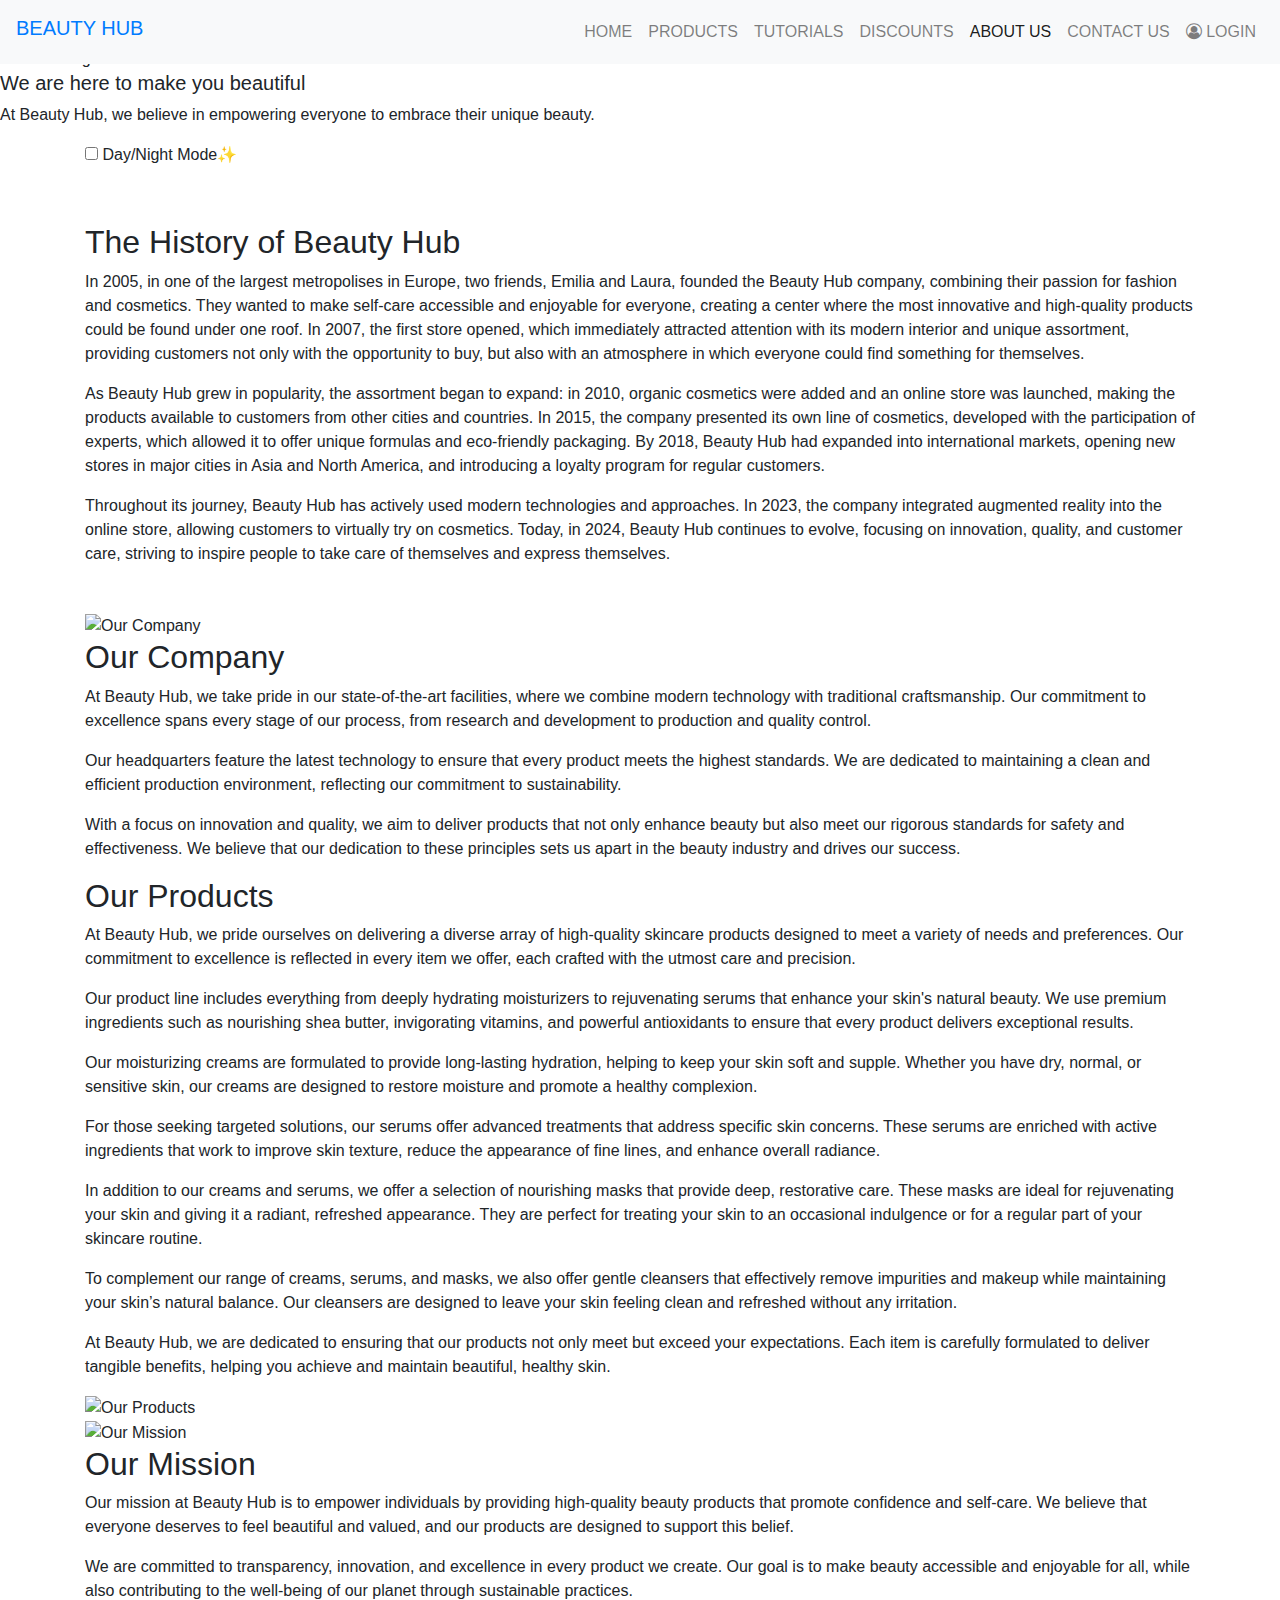
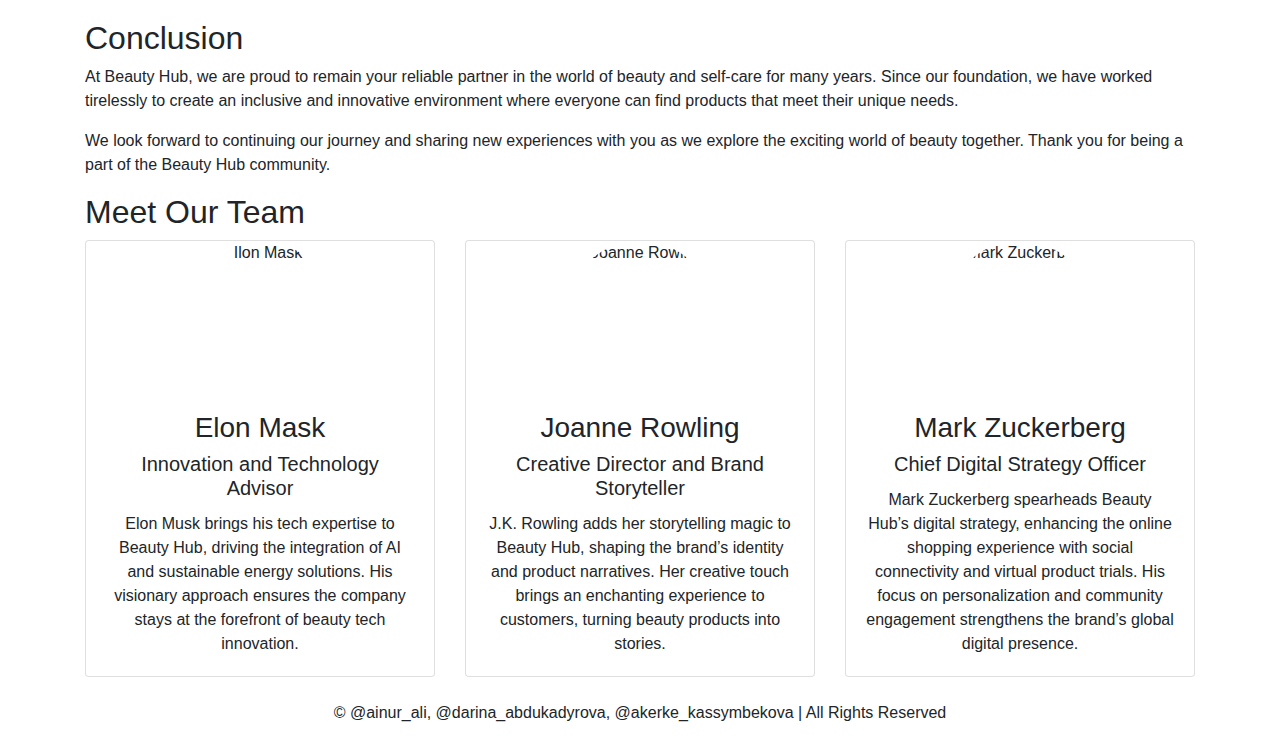
==== about.html @ 3abd03c7 "Add files via upload" ====
<!DOCTYPE html>
<html lang="en">
<head>
    <meta charset="UTF-8">
    <meta name="viewport" content="width=device-width, initial-scale=1.0">
    <link rel="stylesheet" href="https://stackpath.bootstrapcdn.com/bootstrap/4.5.2/css/bootstrap.min.css"  rel="stylesheet">
    <link rel="stylesheet" href="css/about.css">
    <link rel="stylesheet" href="https://stackpath.bootstrapcdn.com/font-awesome/4.7.0/css/font-awesome.min.css">
    <title>About Us - Beauty Hub</title>
</head>

<body>
    <header>
        <nav class="navbar navbar-expand-lg navbar-light bg-light fixed-top">
            <h1 class="navbar-brand"><a href="index.html">BEAUTY HUB</a></h1>
            <button class="navbar-toggler" type="button" data-toggle="collapse" data-target="#navbarNav" aria-controls="navbarNav" aria-expanded="false" aria-label="Toggle navigation">
                <span class="navbar-toggler-icon"></span>
            </button>
            <div class="collapse navbar-collapse" id="navbarNav">
                <ul class="navbar-nav ml-auto">
                    <li class="nav-item"><a class="nav-link" href="index.html">HOME</a></li>
                    <li class="nav-item"><a class="nav-link" href="product.html">PRODUCTS</a></li>
                    <li class="nav-item"><a class="nav-link" href="tutorials.html">TUTORIALS</a></li>
                    <li class="nav-item"><a class="nav-link" href="discounts.html">DISCOUNTS</a></li>
                    <li class="nav-item active"><a class="nav-link" href="about.html">ABOUT US</a></li>
                    <li class="nav-item"><a class="nav-link" href="contact.html">CONTACT US</a></li>
                    <li class="nav-item">
                        <a class="nav-link" id="loginIcon" data-toggle="modal" data-target="#loginModal">
                            <i class="fa fa-user-circle-o"></i> LOGIN
                        </a>
                    </li>
                    <li class="nav-item">
                        <a class="nav-link" id="logoutIcon" style="display: none;" onclick="logout()">
                            <i class="fa fa-sign-out"></i> LOGOUT
                        </a>
                    </li>   
                </ul>
            </div>
        </nav>
    </header>
    <main>

        <section class="hero">
            <h2>About_us</h2>
            <img src="img/about_us.jpg" alt="Hero Image">
            <blockquote class="hero-content">
                <h5>We are here to make you beautiful</h5>
                <p>At Beauty Hub, we believe in empowering everyone to embrace their unique beauty.</p>
            </blockquote>
        </section>

        <div class="container">
            <div class="theme-toggle-container">
                <label class="theme-switch" for="checkbox">
                    <input type="checkbox" id="checkbox" />
                    <div class="slider"></div>
                </label>
                <span class="toggle-text">Day/Night Mode✨</span>
            </div>

            <section class="history my-5">
                <h2>The History of Beauty Hub</h2>
                <section class="history-content">
                    <p>In 2005, in one of the largest metropolises in Europe, two friends, Emilia and Laura, founded the Beauty Hub company, combining their passion for fashion and cosmetics. They wanted to make self-care accessible and enjoyable for everyone, creating a center where the most innovative and high-quality products could be found under one roof. In 2007, the first store opened, which immediately attracted attention with its modern interior and unique assortment, providing customers not only with the opportunity to buy, but also with an atmosphere in which everyone could find something for themselves.</p>

                    <p>As Beauty Hub grew in popularity, the assortment began to expand: in 2010, organic cosmetics were added and an online store was launched, making the products available to customers from other cities and countries. In 2015, the company presented its own line of cosmetics, developed with the participation of experts, which allowed it to offer unique formulas and eco-friendly packaging. By 2018, Beauty Hub had expanded into international markets, opening new stores in major cities in Asia and North America, and introducing a loyalty program for regular customers.</p>

                    <p>Throughout its journey, Beauty Hub has actively used modern technologies and approaches. In 2023, the company integrated augmented reality into the online store, allowing customers to virtually try on cosmetics. Today, in 2024, Beauty Hub continues to evolve, focusing on innovation, quality, and customer care, striving to inspire people to take care of themselves and express themselves.</p>
                </section>
            </section>

            <article class = "section">
                <img src="img/aboutcompany.jpg" alt="Our Company">
                <div class="text-content">
                    <h2>Our Company</h2>
                    <p>At Beauty Hub, we take pride in our state-of-the-art facilities, where we combine modern technology with traditional craftsmanship. Our commitment to excellence spans every stage of our process, from research and development to production and quality control.</p>
                    <p>Our headquarters feature the latest technology to ensure that every product meets the highest standards. We are dedicated to maintaining a clean and efficient production environment, reflecting our commitment to sustainability.</p>
                    <p>With a focus on innovation and quality, we aim to deliver products that not only enhance beauty but also meet our rigorous standards for safety and effectiveness. We believe that our dedication to these principles sets us apart in the beauty industry and drives our success.</p>
                </div>
            </article>

            <article class = "section">
                <div class="text-content">
                    <h2>Our Products</h2>
                    <p>At Beauty Hub, we pride ourselves on delivering a diverse array of high-quality skincare products designed to meet a variety of needs and preferences. Our commitment to excellence is reflected in every item we offer, each crafted with the utmost care and precision.</p>
                    <p>Our product line includes everything from deeply hydrating moisturizers to rejuvenating serums that enhance your skin's natural beauty. We use premium ingredients such as nourishing shea butter, invigorating vitamins, and powerful antioxidants to ensure that every product delivers exceptional results.</p>
                    <p>Our moisturizing creams are formulated to provide long-lasting hydration, helping to keep your skin soft and supple. Whether you have dry, normal, or sensitive skin, our creams are designed to restore moisture and promote a healthy complexion.</p>
                    <p>For those seeking targeted solutions, our serums offer advanced treatments that address specific skin concerns. These serums are enriched with active ingredients that work to improve skin texture, reduce the appearance of fine lines, and enhance overall radiance.</p>
                    <p>In addition to our creams and serums, we offer a selection of nourishing masks that provide deep, restorative care. These masks are ideal for rejuvenating your skin and giving it a radiant, refreshed appearance. They are perfect for treating your skin to an occasional indulgence or for a regular part of your skincare routine.</p>
                    <p>To complement our range of creams, serums, and masks, we also offer gentle cleansers that effectively remove impurities and makeup while maintaining your skin’s natural balance. Our cleansers are designed to leave your skin feeling clean and refreshed without any irritation.</p>
                    <p>At Beauty Hub, we are dedicated to ensuring that our products not only meet but exceed your expectations. Each item is carefully formulated to deliver tangible benefits, helping you achieve and maintain beautiful, healthy skin.</p>
                </div>
                <img src="img/aboutproduct.jpg" alt="Our Products">
            </article>

            <article class = "section">
                <img src="img/aboutmisson.jpg" alt="Our Mission">
                <div class="text-content">
                    <h2>Our Mission</h2>
                    <p>Our mission at Beauty Hub is to empower individuals by providing high-quality beauty products that promote confidence and self-care. We believe that everyone deserves to feel beautiful and valued, and our products are designed to support this belief.</p>
                    <p>We are committed to transparency, innovation, and excellence in every product we create. Our goal is to make beauty accessible and enjoyable for all, while also contributing to the well-being of our planet through sustainable practices.</p>
                </div>
            </article>

            <section class="conclusion">
                <h2 class = "conclusion-head">Conclusion</h2>
                <section class="conclusion-content">
                    <p>At Beauty Hub, we are proud to remain your reliable partner in the world of beauty and self-care for many years. Since our foundation, we have worked tirelessly to create an inclusive and innovative environment where everyone can find products that meet their unique needs.</p>
                    <p>We look forward to continuing our journey and sharing new experiences with you as we explore the exciting world of beauty together. Thank you for being a part of the Beauty Hub community.</p>
                </section>
            </section>

            <aside id="meet-our-team">
                <h2>Meet Our Team</h2>
                <div class="row text-center">
                    <div class="col-md-4">
                        <div class="card mb-4">
                            <img src="img/newProfile_1.jpg" alt="Ilon Mask" class="card-img-top rounded-circle mx-auto" style="width: 150px; height: 150px; object-fit: cover;">
                            <div class="card-body">
                                <h3>Elon Mask</h3>
                                <h5 class="card-title">Innovation and Technology Advisor</h5>
                                <p class="card-text">Elon Musk brings his tech expertise to Beauty Hub, driving the integration of AI and sustainable energy solutions. His visionary approach ensures the company stays at the forefront of beauty tech innovation.</p>
                            </div>
                        </div>
                    </div>
                    <div class="col-md-4">
                        <div class="card mb-4">
                            <img src="img/newProfile_2.jpg" alt="Joanne Rowling" class="card-img-top rounded-circle mx-auto" style="width: 150px; height: 150px; object-fit: cover;">
                            <div class="card-body">
                                <h3>Joanne Rowling</h3>
                                <h5 class="card-title">Creative Director and Brand Storyteller</h5>
                                <p class="card-text">J.K. Rowling adds her storytelling magic to Beauty Hub, shaping the brand’s identity and product narratives. Her creative touch brings an enchanting experience to customers, turning beauty products into stories.</p>
                            </div>
                        </div>
                    </div>
                    <div class="col-md-4">
                        <div class="card mb-4">
                            <img src="img/newProfile_3.jpg" alt="Mark Zuckerberg" class="card-img-top rounded-circle mx-auto" style="width: 150px; height: 150px; object-fit: cover;">
                            <div class="card-body">
                                <h3>Mark Zuckerberg</h3>
                                <h5 class="card-title">Chief Digital Strategy Officer</h5>
                                <p class="card-text">Mark Zuckerberg spearheads Beauty Hub’s digital strategy, enhancing the online shopping experience with social connectivity and virtual product trials. His focus on personalization and community engagement strengthens the brand’s global digital presence.</p>
                            </div>
                        </div>
                    </div>
                </div>
            </aside>
            
        </div>
    </main>

    <div class="modal fade" id="loginModal" tabindex="-1" role="dialog" aria-labelledby="loginModalLabel" aria-hidden="true">
        <div class="modal-dialog" role="document">
            <div class="modal-content">
                <div class="modal-header">
                    <h5 class="modal-title" id="loginModalLabel">Log in 💅</h5>
                    <button type="button" class="close" data-dismiss="modal" aria-label="Close">
                        <span aria-hidden="true">&times;</span>
                    </button>
                </div>
                <div class="modal-body">
                    <p>Please enter your credentials to log in:</p>
                    <form id="loginForm">
                        <div class="form-group">
                            <label for="username">Username:</label>
                            <input type="text" id="username" class="form-control" required>
                        </div>
                        <div class="form-group">
                            <label for="password">Password:</label>
                            <input type="password" id="password" class="form-control" required>
                        </div>
                        <div class="form-group form-check">
                            <input type="checkbox" class="form-check-input" id="rememberMe">
                            <label class="form-check-label" for="rememberMe">Remember Me</label>
                        </div>
                        <button type="submit" class="btn btn-primary">Login</button>
                    </form>
                </div>
            </div>
        </div>
    </div>
    

    <footer class="text-center">
        <p>&copy; @ainur_ali, @darina_abdukadyrova, @akerke_kassymbekova | All Rights Reserved</p>
    </footer>

    <script src="js/about.js"></script>
    <script src="https://code.jquery.com/jquery-3.5.1.slim.min.js"></script>
    <script src="https://cdn.jsdelivr.net/npm/@popperjs/core@2.9.3/dist/umd/popper.min.js"></script>
    <script src="https://cdn.jsdelivr.net/npm/@popperjs/core@2.9.2/dist/umd/popper.min.js"></script>
    <script src="https://stackpath.bootstrapcdn.com/bootstrap/4.5.2/js/bootstrap.min.js"></script>
</body>
</html>
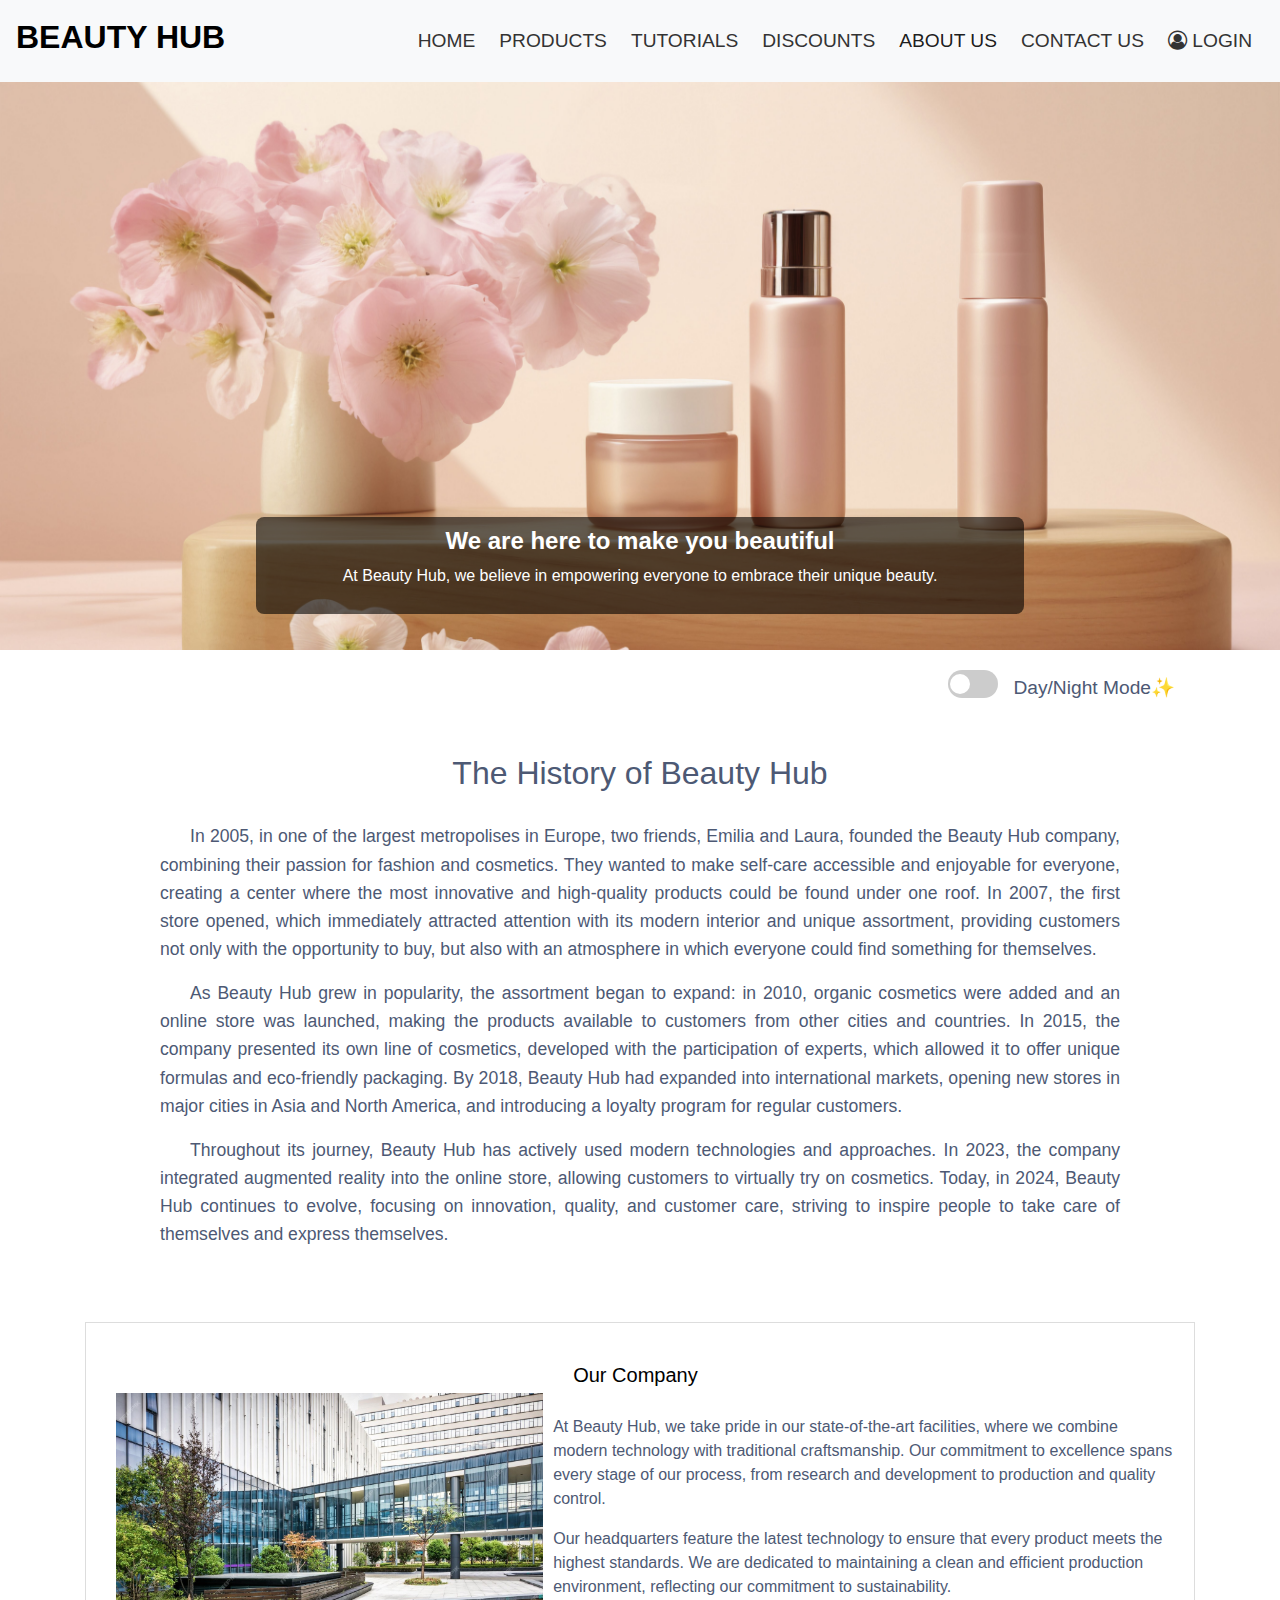
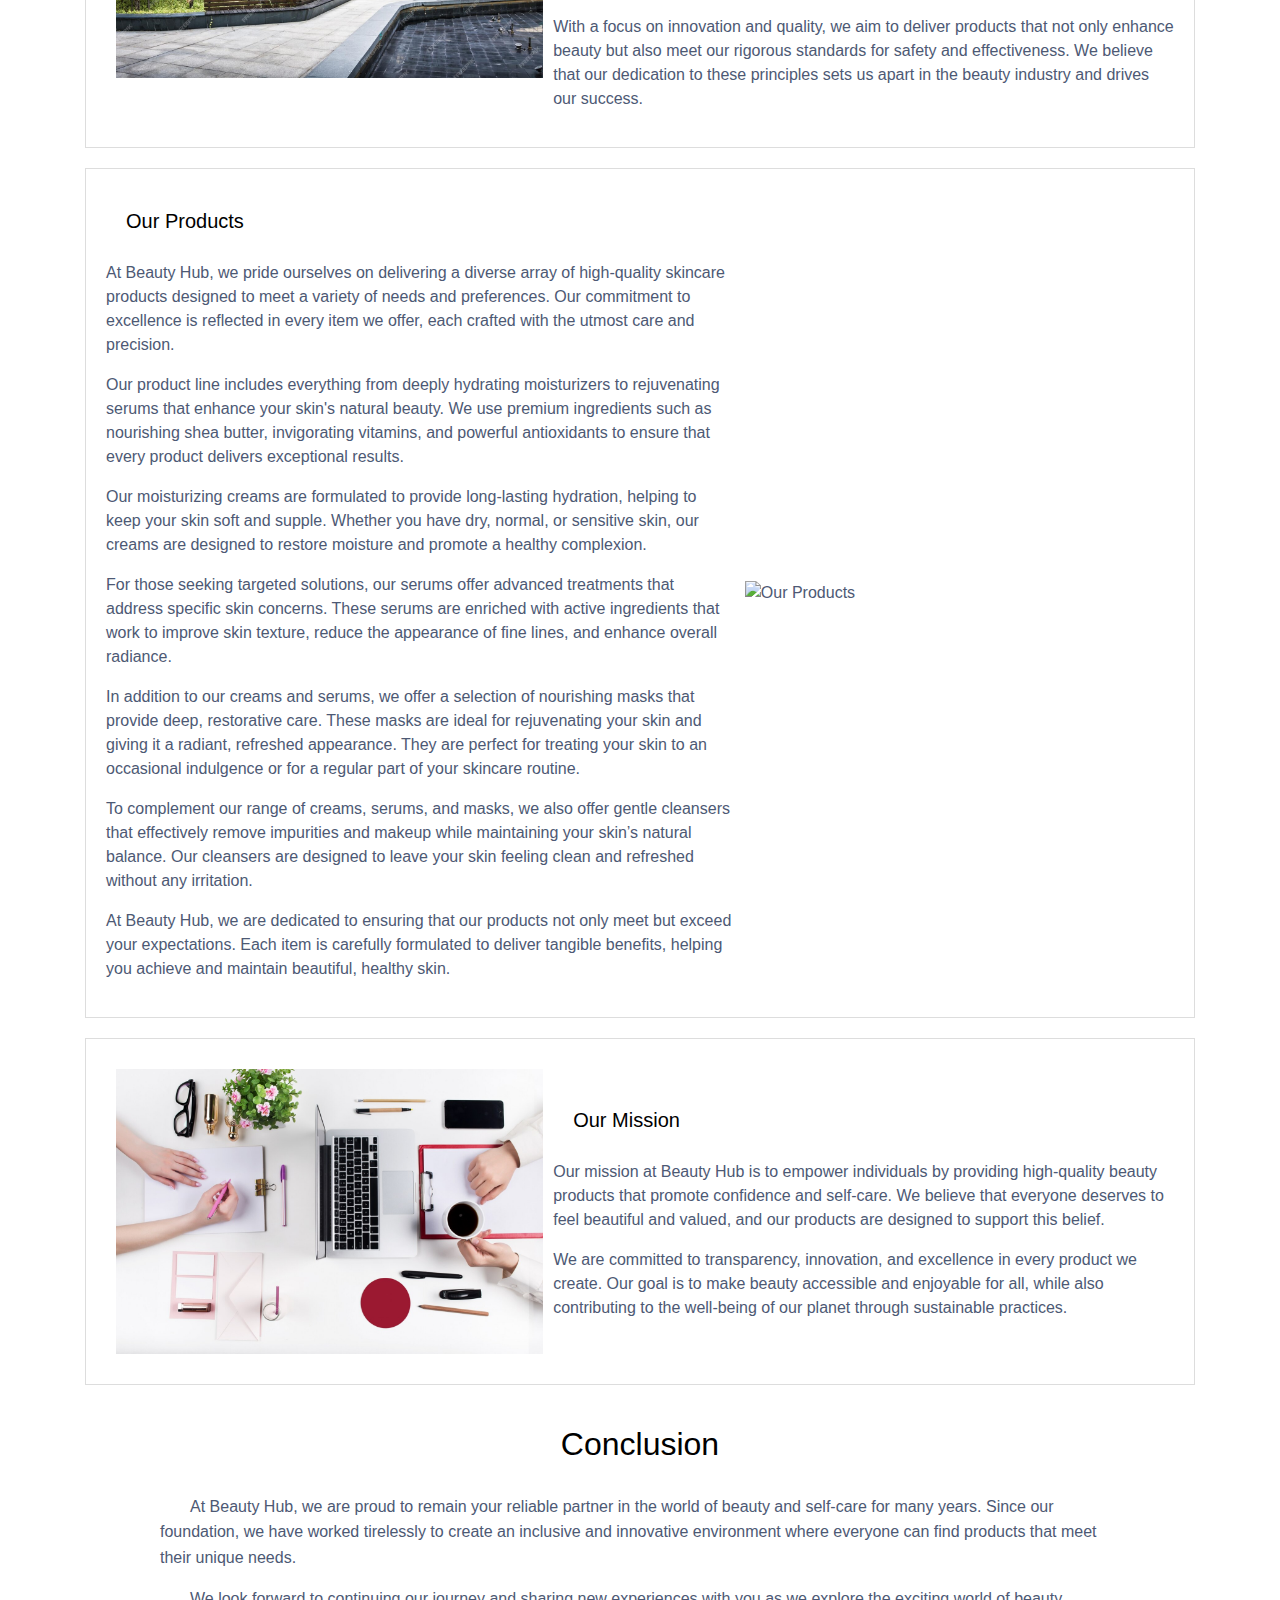
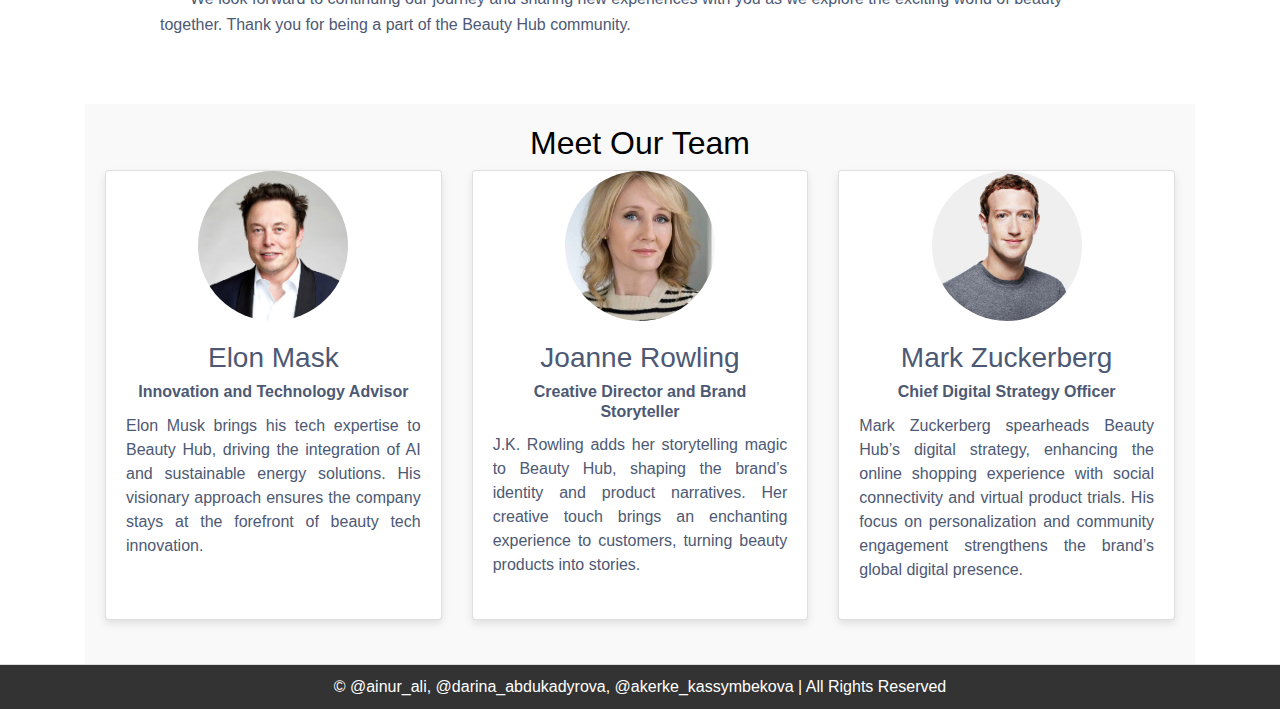
==== commit dee8ada2: "about.html" ====
--- a/about.html
+++ b/about.html
@@ -4,7 +4,7 @@
     <meta charset="UTF-8">
     <meta name="viewport" content="width=device-width, initial-scale=1.0">
     <link rel="stylesheet" href="https://stackpath.bootstrapcdn.com/bootstrap/4.5.2/css/bootstrap.min.css"  rel="stylesheet">
-    <link rel="stylesheet" href="css/about.css">
+    <link rel="stylesheet" href="about.css">
     <link rel="stylesheet" href="https://stackpath.bootstrapcdn.com/font-awesome/4.7.0/css/font-awesome.min.css">
     <title>About Us - Beauty Hub</title>
 </head>
@@ -42,7 +42,7 @@
 
         <section class="hero">
             <h2>About_us</h2>
-            <img src="img/about_us.jpg" alt="Hero Image">
+            <img src="about_us.jpg" alt="Hero Image">
             <blockquote class="hero-content">
                 <h5>We are here to make you beautiful</h5>
                 <p>At Beauty Hub, we believe in empowering everyone to embrace their unique beauty.</p>
@@ -70,7 +70,7 @@
             </section>
 
             <article class = "section">
-                <img src="img/aboutcompany.jpg" alt="Our Company">
+                <img src="aboutcompany.jpg" alt="Our Company">
                 <div class="text-content">
                     <h2>Our Company</h2>
                     <p>At Beauty Hub, we take pride in our state-of-the-art facilities, where we combine modern technology with traditional craftsmanship. Our commitment to excellence spans every stage of our process, from research and development to production and quality control.</p>
@@ -90,11 +90,11 @@
                     <p>To complement our range of creams, serums, and masks, we also offer gentle cleansers that effectively remove impurities and makeup while maintaining your skin’s natural balance. Our cleansers are designed to leave your skin feeling clean and refreshed without any irritation.</p>
                     <p>At Beauty Hub, we are dedicated to ensuring that our products not only meet but exceed your expectations. Each item is carefully formulated to deliver tangible benefits, helping you achieve and maintain beautiful, healthy skin.</p>
                 </div>
-                <img src="img/aboutproduct.jpg" alt="Our Products">
+                <img src="aboutproduct.jpg" alt="Our Products">
             </article>
 
             <article class = "section">
-                <img src="img/aboutmisson.jpg" alt="Our Mission">
+                <img src="aboutmisson.jpg" alt="Our Mission">
                 <div class="text-content">
                     <h2>Our Mission</h2>
                     <p>Our mission at Beauty Hub is to empower individuals by providing high-quality beauty products that promote confidence and self-care. We believe that everyone deserves to feel beautiful and valued, and our products are designed to support this belief.</p>
@@ -115,7 +115,7 @@
                 <div class="row text-center">
                     <div class="col-md-4">
                         <div class="card mb-4">
-                            <img src="img/newProfile_1.jpg" alt="Ilon Mask" class="card-img-top rounded-circle mx-auto" style="width: 150px; height: 150px; object-fit: cover;">
+                            <img src="newProfile_1.jpg" alt="Ilon Mask" class="card-img-top rounded-circle mx-auto" style="width: 150px; height: 150px; object-fit: cover;">
                             <div class="card-body">
                                 <h3>Elon Mask</h3>
                                 <h5 class="card-title">Innovation and Technology Advisor</h5>
@@ -125,7 +125,7 @@
                     </div>
                     <div class="col-md-4">
                         <div class="card mb-4">
-                            <img src="img/newProfile_2.jpg" alt="Joanne Rowling" class="card-img-top rounded-circle mx-auto" style="width: 150px; height: 150px; object-fit: cover;">
+                            <img src="newProfile_2.jpg" alt="Joanne Rowling" class="card-img-top rounded-circle mx-auto" style="width: 150px; height: 150px; object-fit: cover;">
                             <div class="card-body">
                                 <h3>Joanne Rowling</h3>
                                 <h5 class="card-title">Creative Director and Brand Storyteller</h5>
@@ -135,7 +135,7 @@
                     </div>
                     <div class="col-md-4">
                         <div class="card mb-4">
-                            <img src="img/newProfile_3.jpg" alt="Mark Zuckerberg" class="card-img-top rounded-circle mx-auto" style="width: 150px; height: 150px; object-fit: cover;">
+                            <img src="newProfile_3.jpg" alt="Mark Zuckerberg" class="card-img-top rounded-circle mx-auto" style="width: 150px; height: 150px; object-fit: cover;">
                             <div class="card-body">
                                 <h3>Mark Zuckerberg</h3>
                                 <h5 class="card-title">Chief Digital Strategy Officer</h5>
@@ -185,10 +185,10 @@
         <p>&copy; @ainur_ali, @darina_abdukadyrova, @akerke_kassymbekova | All Rights Reserved</p>
     </footer>
 
-    <script src="js/about.js"></script>
+    <script src="about.js"></script>
     <script src="https://code.jquery.com/jquery-3.5.1.slim.min.js"></script>
     <script src="https://cdn.jsdelivr.net/npm/@popperjs/core@2.9.3/dist/umd/popper.min.js"></script>
     <script src="https://cdn.jsdelivr.net/npm/@popperjs/core@2.9.2/dist/umd/popper.min.js"></script>
     <script src="https://stackpath.bootstrapcdn.com/bootstrap/4.5.2/js/bootstrap.min.js"></script>
 </body>
-</html>+</html>
--- a/about.css
+++ b/about.css
@@ -0,0 +1,432 @@
+*{
+    margin: 0;
+    padding: 0;
+    box-sizing: border-box;
+    text-decoration: none;
+    border: none;
+    outline: none;
+}
+
+*::before,
+*::after {
+    box-sizing: border-box;
+}
+
+html, body {
+    height: 100%;
+    margin: 0;
+    padding: 0;
+}
+
+@import url('https://fonts.googleapis.com/css?family=Hind:300,400&display=swap');
+
+body {
+    font-family: 'Hind', sans-serif;
+    background: #fff;
+    color: #4d5974;
+    display: flex;
+    flex-direction: column;
+    min-width: 100vh;
+}
+header {
+    min-height: 30px;
+    width: 100%;
+    background-color: white;
+    position: fixed;
+    z-index: 100;
+    box-shadow: 0 4px 8px rgba(0, 0, 0, 0.1);
+}
+
+nav {
+    display: flex;
+    padding: 2% 6%;
+    justify-content: space-between;
+    align-items: center;
+}
+
+h1 a {
+    font-size: 2rem;
+    color: black;
+    font-weight: bold;
+}
+
+.navbar-brand a {
+    color: black;
+    text-decoration: none;
+}
+
+.navbar-nav .nav-item .nav-link {
+    font-size: 1.2rem;
+    color: #333;
+    padding: 8px 12px;
+    transition: color 0.3s ease;
+}
+
+#loginModal {
+    font-family: 'Poppins', sans-serif;
+}
+
+#loginModal .modal-content {
+    border-radius: 12px;
+    box-shadow: 0 8px 30px rgba(0, 0, 0, 0.3);
+    transition: transform 0.3s ease;
+}
+
+#loginModal .modal-header {
+    background-color: #ff6f91;
+    color: white;
+    border-top-left-radius: 12px;
+    border-top-right-radius: 12px;
+    text-align: center;
+    padding: 15px;
+}
+
+#loginModal .modal-title {
+    font-family: 'Poppins', sans-serif;
+    font-weight: 700;
+    font-size: 28px;
+    color: #ffffff;
+    margin: 0;
+    text-transform: uppercase;
+    display: inline-block;
+}
+
+#loginModal .modal-body {
+    background-color: #fff;
+    padding: 30px;
+    transition: background-color 0.3s ease;
+    border-radius: 0 0 12px 12px;
+}
+
+#loginModal .modal-body p {
+    margin-bottom: 20px;
+    font-size: 16px;
+    color: #333;
+}
+
+#loginModal .form-control {
+    border-radius: 6px;
+    border: 1px solid #ddd;
+    padding: 12px;
+    transition: border-color 0.3s ease;
+    background-color: #f9f9f9;
+}
+
+#loginModal .form-control:focus {
+    border-color: #ff6f91;
+    box-shadow: 0 0 5px rgba(255, 111, 145, 0.5);
+}
+
+#loginModal .form-check-label {
+    color: #555;
+}
+
+#loginModal .btn {
+    background-color: #ff6f91;
+    color: white;
+    border-radius: 6px;
+    padding: 12px 20px;
+    border: none;
+    transition: background-color 0.3s ease, transform 0.2s ease;
+    font-weight: 500;
+}
+
+#loginModal .btn:hover {
+    background-color: #ff1493;
+    cursor: pointer;
+    transform: translateY(-2px);
+}
+
+#loginModal .close {
+    color: white;
+    font-size: 1.5rem;
+}
+
+#loginModal .close:hover {
+    color: #ff1493;
+}
+
+.hero {
+    margin-top: 20px;
+    position: relative;
+    height: 630px;
+    overflow: hidden;
+}
+
+.hero img {
+    width: 100%;
+    height: 100%;
+    object-fit: cover;
+}
+
+.hero-content {
+    position: absolute;
+    bottom: 20px;
+    left: 20%;
+    width: 60%;
+    text-align: center;
+    border-radius: 8px;
+    color: white;
+    background: rgba(0, 0, 0, 0.6);
+    padding: 10px;
+}
+
+.hero-content h5 {
+    font-size: 1.5rem;
+    font-weight: bold;
+}
+
+.hero-content p {
+    font-size: 1rem;
+}
+
+
+@media(max-width: 700px) {
+    .hero-content p {
+        font-size: 20px;
+    }
+    
+    .hero-content img {
+        height: 400px;
+    }
+
+    .navbar-nav .nav-item .nav-link {
+        font-size: 1rem;
+    }
+}
+
+/* Theme switch styles */
+.theme-toggle-container {
+    display: flex;
+    justify-content: flex-end;
+    margin: 20px;
+    align-items: center;
+    text-align: right;
+}
+
+.theme-switch {
+    position: relative;
+    display: inline-block;
+    width: 50px;
+    height: 28px;
+}
+
+.theme-switch input {
+    display: none;
+}
+
+.slider {
+    position: absolute;
+    cursor: pointer;
+    top: 0;
+    left: 0;
+    right: 0;
+    bottom: 0;
+    background-color: #ccc;
+    transition: 0.4s;
+    border-radius: 34px;
+}
+
+.slider:before {
+    position: absolute;
+    content: "";
+    height: 20px;
+    width: 20px;
+    left: 2px;
+    bottom: 4px;
+    background-color: white;
+    transition: 0.4s;
+    border-radius: 50%;
+}
+
+input:checked + .slider {
+    background-color: #2196F3;
+}
+
+input:checked + .slider:before {
+    transform: translateX(26px);
+}
+
+.toggle-text {
+    margin-left: 15px;
+    font-size: 1.2rem;
+}
+
+/* Night Theme Styles */
+body.night-theme {
+    background-color: #031f3b;
+    color: #ECF0F1;
+}
+
+body.night-theme p {
+    color: #BDC3C7;
+}
+
+body.night-theme .section{
+    background-color: #07335f;
+    color: #ECF0F1;
+}
+
+body.night-theme .section h2 {
+    color: #ECF0F1;
+}
+
+body.night-theme .conclusion h2, body.night-theme #meet-our-team h2 {
+    color: #ECF0F1 !important;
+}
+
+body.night-theme #meet-our-team{
+    background-color: #031f3b;
+    color: #e0e0e0;
+}
+
+body.night-theme #meet-our-team .card{
+    background-color: #08667be6;
+    color: #e0e0e0;
+    border: 1px solid rgb(222, 219, 219);
+}
+
+.card.night-theme:hover {
+    transform: scale(1.05);
+    box-shadow: 0 4px 12px rgba(0, 0, 0, 0.5);
+}
+
+.history {
+    margin: 80px 0;
+
+}
+
+.history h2 {
+    font-size: 2rem;
+    margin-bottom: 20px;
+    text-align: center;
+}
+
+.history-content {
+    margin: 20px auto;
+    padding: 10px 20px;
+    text-align: left;
+    line-height: 1.6;
+    max-width: 1000px;
+    text-indent: 30px;
+}
+
+.history-content p {
+    font-size: 1.1rem;
+    line-height: 1.6;
+    text-align: justify;
+}
+
+article {
+    margin: 20px auto;
+    max-width: 1200px;
+    background-color: #fff;
+    padding: 20px;
+    border: 1px solid #ddd;
+    display: flex;
+    align-items: center;
+    text-align: left;
+}
+
+article img {
+    width: 40%;
+    height: auto;
+    margin: 10px;
+}
+
+article h2 {
+    padding: 20px;
+    font-size: 20px;
+    color: black;
+}
+
+.text-content {
+    width: 60%;
+}
+
+.conclusion {
+    padding: 20px 0;
+    text-align: center;
+}
+
+.conclusion-content {
+    margin: 20px auto;
+    padding: 10px 20px;
+    text-align: left;
+    line-height: 1.6;
+    max-width: 1000px;
+    text-indent: 30px;
+}
+
+#meet-our-team {
+    padding: 20px;
+    background-color: #f9f9f9;
+    text-align: center;
+    object-fit: cover;
+}
+
+#meet-our-team .card {
+    width: 100%;
+    height: 450px;
+    overflow: auto;
+    display: flex;
+    flex-direction: column;
+}
+
+.conclusion h2, #meet-our-team h2 {
+    color: black;
+}
+
+
+.card {
+    box-shadow: 0 4px 8px rgba(0, 0, 0, 0.1);
+    transition: transform 0.3s ease;
+}
+
+.card:hover {
+    transform: scale(1.05);
+}
+
+#meet-our-team h2 {
+    font-size: 2rem;
+}
+
+.card-title {
+    font-size: 1rem;
+    font-weight: bold;
+    text-align: center;
+}
+
+.card-text {
+    font-size: 1rem;
+    text-align: justify;
+}
+
+@media (max-width: 700px) {
+    .card-title {
+        font-size: 1.2rem;
+    }
+
+    .card-text {
+        font-size: 0.9rem;
+    }
+}
+
+
+footer {
+    background-color: #333;
+    color: #fff;
+    text-align: center;
+    padding: 10px;
+    border-top: 1px solid #ddd;
+}
+
+footer p {
+    margin: 0;
+}
+
+
+
+
+
+
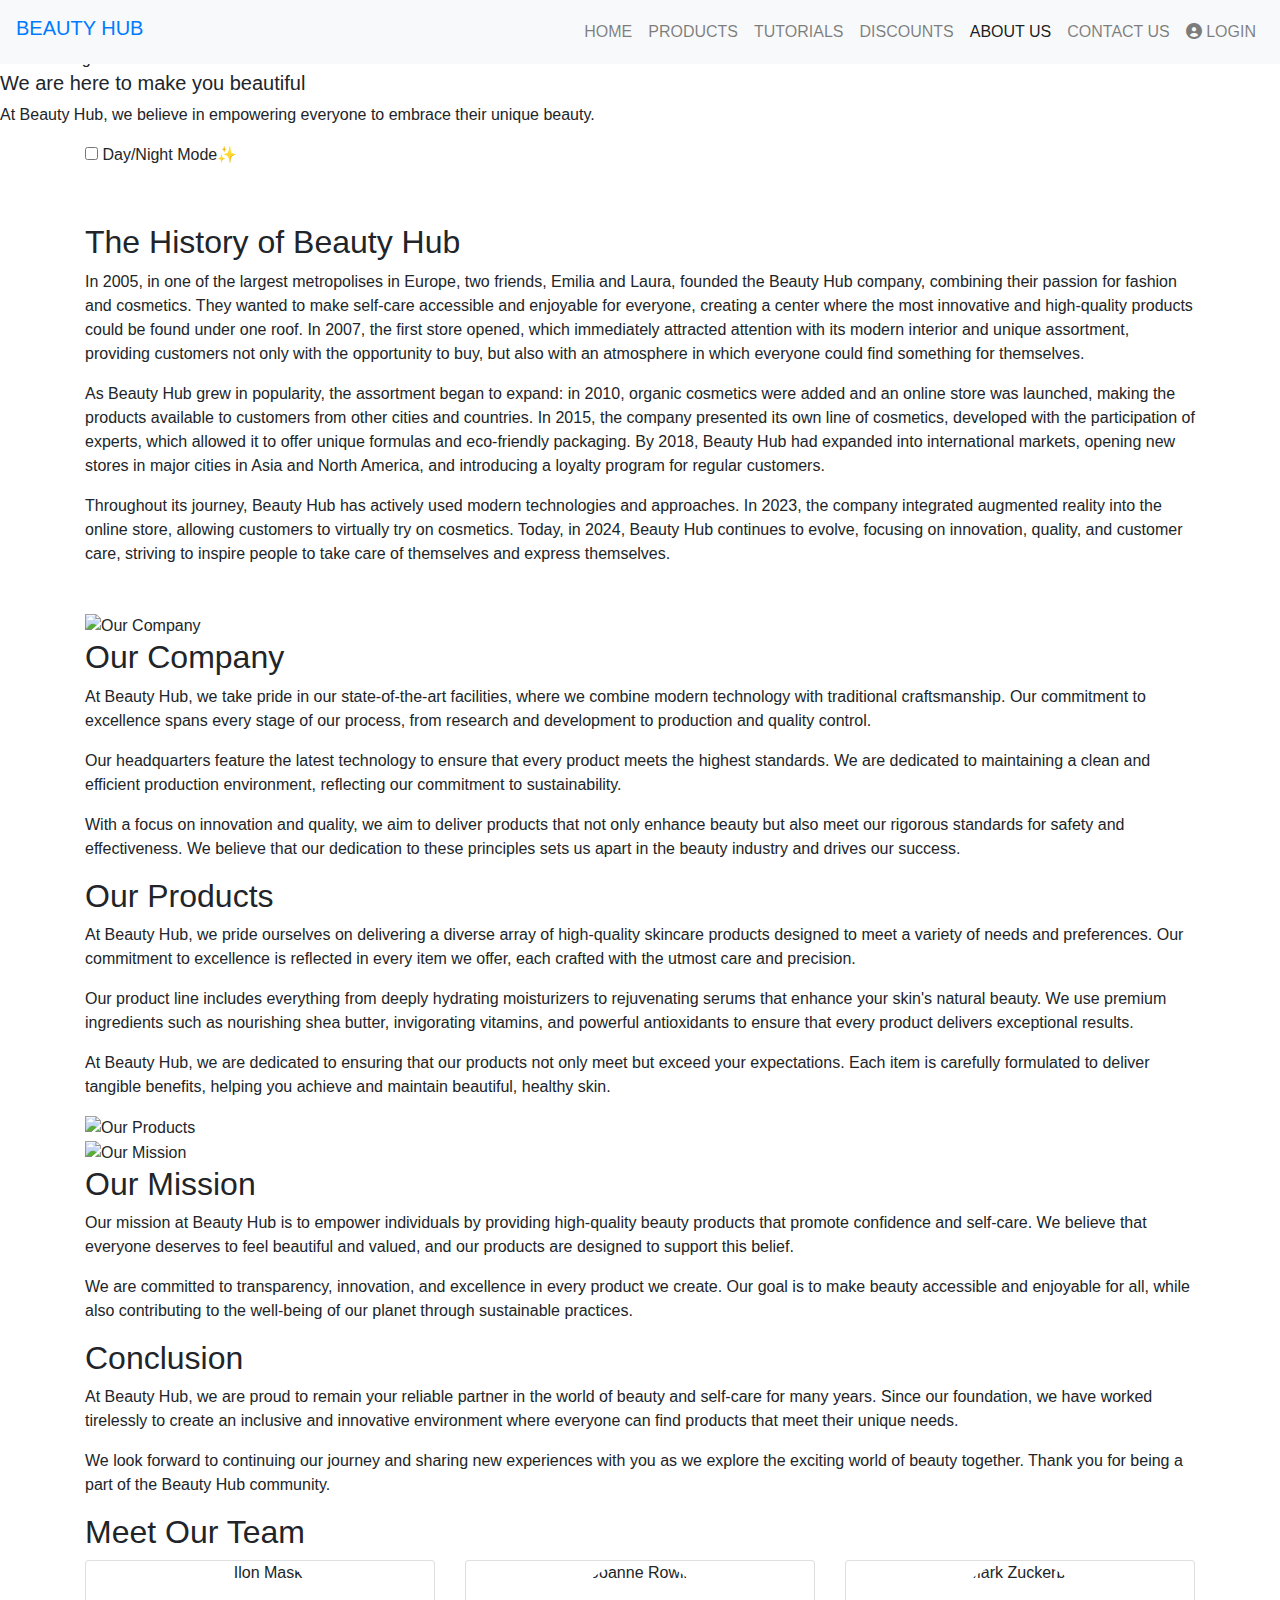
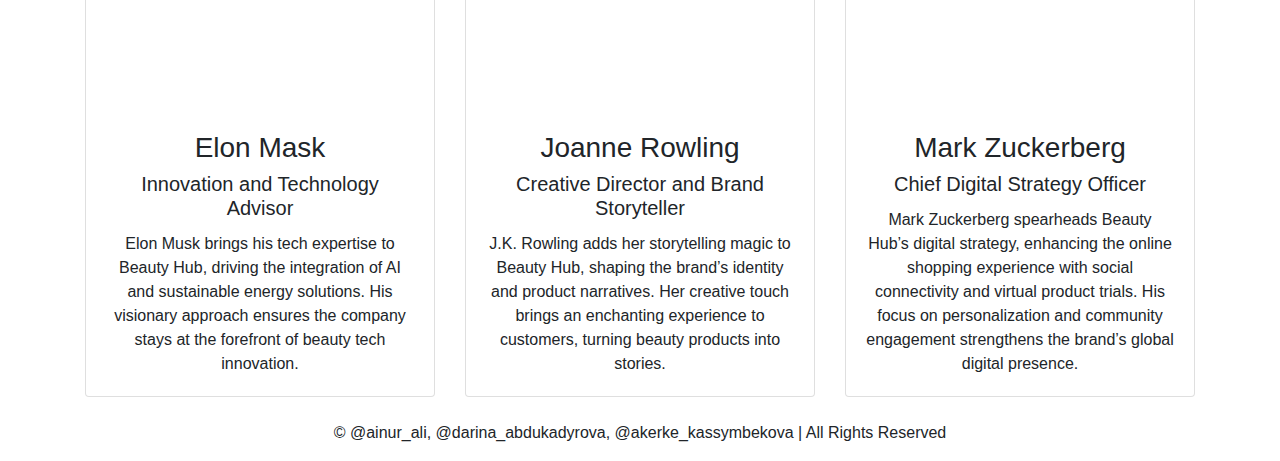
==== commit 30165294: "Update about.html" ====
--- a/about.html
+++ b/about.html
@@ -3,15 +3,16 @@
 <head>
     <meta charset="UTF-8">
     <meta name="viewport" content="width=device-width, initial-scale=1.0">
-    <link rel="stylesheet" href="https://stackpath.bootstrapcdn.com/bootstrap/4.5.2/css/bootstrap.min.css"  rel="stylesheet">
-    <link rel="stylesheet" href="about.css">
+    <link rel="stylesheet" href="https://stackpath.bootstrapcdn.com/bootstrap/4.5.2/css/bootstrap.min.css" rel="stylesheet">
+    <link rel="stylesheet" href="css/about.css">
     <link rel="stylesheet" href="https://stackpath.bootstrapcdn.com/font-awesome/4.7.0/css/font-awesome.min.css">
+    <link rel="stylesheet" href="https://cdnjs.cloudflare.com/ajax/libs/font-awesome/6.0.0-beta3/css/all.min.css">
     <title>About Us - Beauty Hub</title>
 </head>
 
 <body>
     <header>
-        <nav class="navbar navbar-expand-lg navbar-light bg-light fixed-top">
+        <nav class="navbar navbar-expand-xl navbar-light bg-light fixed-top">
             <h1 class="navbar-brand"><a href="index.html">BEAUTY HUB</a></h1>
             <button class="navbar-toggler" type="button" data-toggle="collapse" data-target="#navbarNav" aria-controls="navbarNav" aria-expanded="false" aria-label="Toggle navigation">
                 <span class="navbar-toggler-icon"></span>
@@ -33,7 +34,7 @@
                         <a class="nav-link" id="logoutIcon" style="display: none;" onclick="logout()">
                             <i class="fa fa-sign-out"></i> LOGOUT
                         </a>
-                    </li>   
+                    </li>
                 </ul>
             </div>
         </nav>
@@ -42,7 +43,7 @@
 
         <section class="hero">
             <h2>About_us</h2>
-            <img src="about_us.jpg" alt="Hero Image">
+            <img src="img/about_us.jpg" alt="Hero Image">
             <blockquote class="hero-content">
                 <h5>We are here to make you beautiful</h5>
                 <p>At Beauty Hub, we believe in empowering everyone to embrace their unique beauty.</p>
@@ -70,7 +71,9 @@
             </section>
 
             <article class = "section">
-                <img src="aboutcompany.jpg" alt="Our Company">
+                <div class = "img-container">
+                    <img src="img/aboutcompany.jpg" alt="Our Company">
+                </div>
                 <div class="text-content">
                     <h2>Our Company</h2>
                     <p>At Beauty Hub, we take pride in our state-of-the-art facilities, where we combine modern technology with traditional craftsmanship. Our commitment to excellence spans every stage of our process, from research and development to production and quality control.</p>
@@ -84,17 +87,17 @@
                     <h2>Our Products</h2>
                     <p>At Beauty Hub, we pride ourselves on delivering a diverse array of high-quality skincare products designed to meet a variety of needs and preferences. Our commitment to excellence is reflected in every item we offer, each crafted with the utmost care and precision.</p>
                     <p>Our product line includes everything from deeply hydrating moisturizers to rejuvenating serums that enhance your skin's natural beauty. We use premium ingredients such as nourishing shea butter, invigorating vitamins, and powerful antioxidants to ensure that every product delivers exceptional results.</p>
-                    <p>Our moisturizing creams are formulated to provide long-lasting hydration, helping to keep your skin soft and supple. Whether you have dry, normal, or sensitive skin, our creams are designed to restore moisture and promote a healthy complexion.</p>
-                    <p>For those seeking targeted solutions, our serums offer advanced treatments that address specific skin concerns. These serums are enriched with active ingredients that work to improve skin texture, reduce the appearance of fine lines, and enhance overall radiance.</p>
-                    <p>In addition to our creams and serums, we offer a selection of nourishing masks that provide deep, restorative care. These masks are ideal for rejuvenating your skin and giving it a radiant, refreshed appearance. They are perfect for treating your skin to an occasional indulgence or for a regular part of your skincare routine.</p>
-                    <p>To complement our range of creams, serums, and masks, we also offer gentle cleansers that effectively remove impurities and makeup while maintaining your skin’s natural balance. Our cleansers are designed to leave your skin feeling clean and refreshed without any irritation.</p>
                     <p>At Beauty Hub, we are dedicated to ensuring that our products not only meet but exceed your expectations. Each item is carefully formulated to deliver tangible benefits, helping you achieve and maintain beautiful, healthy skin.</p>
                 </div>
-                <img src="aboutproduct.jpg" alt="Our Products">
+                <div class = "img-container">
+                    <img src="img/aboutproduct.jpg" alt="Our Products">
+                </div>
             </article>
 
             <article class = "section">
-                <img src="aboutmisson.jpg" alt="Our Mission">
+                <div class = "img-container">
+                    <img src="img/aboutmisson.jpg" alt="Our Mission">
+                </div>
                 <div class="text-content">
                     <h2>Our Mission</h2>
                     <p>Our mission at Beauty Hub is to empower individuals by providing high-quality beauty products that promote confidence and self-care. We believe that everyone deserves to feel beautiful and valued, and our products are designed to support this belief.</p>
@@ -113,9 +116,9 @@
             <aside id="meet-our-team">
                 <h2>Meet Our Team</h2>
                 <div class="row text-center">
-                    <div class="col-md-4">
+                    <div class="col-xl-4 col-lg-12">
                         <div class="card mb-4">
-                            <img src="newProfile_1.jpg" alt="Ilon Mask" class="card-img-top rounded-circle mx-auto" style="width: 150px; height: 150px; object-fit: cover;">
+                            <img src="img/newProfile_1.jpg" alt="Ilon Mask" class="card-img-top rounded-circle mx-auto" style="width: 150px; height: 150px; object-fit: cover;">
                             <div class="card-body">
                                 <h3>Elon Mask</h3>
                                 <h5 class="card-title">Innovation and Technology Advisor</h5>
@@ -123,9 +126,9 @@
                             </div>
                         </div>
                     </div>
-                    <div class="col-md-4">
+                    <div class="col-xl-4 col-md-12">
                         <div class="card mb-4">
-                            <img src="newProfile_2.jpg" alt="Joanne Rowling" class="card-img-top rounded-circle mx-auto" style="width: 150px; height: 150px; object-fit: cover;">
+                            <img src="img/newProfile_2.jpg" alt="Joanne Rowling" class="card-img-top rounded-circle mx-auto" style="width: 150px; height: 150px; object-fit: cover;">
                             <div class="card-body">
                                 <h3>Joanne Rowling</h3>
                                 <h5 class="card-title">Creative Director and Brand Storyteller</h5>
@@ -133,9 +136,9 @@
                             </div>
                         </div>
                     </div>
-                    <div class="col-md-4">
+                    <div class="col-xl-4 col-lg-12">
                         <div class="card mb-4">
-                            <img src="newProfile_3.jpg" alt="Mark Zuckerberg" class="card-img-top rounded-circle mx-auto" style="width: 150px; height: 150px; object-fit: cover;">
+                            <img src="img/newProfile_3.jpg" alt="Mark Zuckerberg" class="card-img-top rounded-circle mx-auto" style="width: 150px; height: 150px; object-fit: cover;">
                             <div class="card-body">
                                 <h3>Mark Zuckerberg</h3>
                                 <h5 class="card-title">Chief Digital Strategy Officer</h5>
@@ -162,19 +165,106 @@
                     <p>Please enter your credentials to log in:</p>
                     <form id="loginForm">
                         <div class="form-group">
+                            <label for="email">Email Address:</label>
+                            <div class="input-group">
+                                <div class="input-group-prepend">
+                                    <span class="input-group-text"><i class="fas fa-envelope"></i></span>
+                                </div>
+                                <input type="email" id="email" class="form-control" required>
+                            </div>
+                        </div>
+                        <div class="form-group">
                             <label for="username">Username:</label>
-                            <input type="text" id="username" class="form-control" required>
+                            <div class="input-group">
+                                <div class="input-group-prepend">
+                                    <span class="input-group-text"><i class="fas fa-user"></i></span>
+                                </div>
+                                <input type="text" id="username" class="form-control" required>
+                            </div>
                         </div>
                         <div class="form-group">
                             <label for="password">Password:</label>
-                            <input type="password" id="password" class="form-control" required>
+                            <div class="input-group">
+                                <div class="input-group-prepend">
+                                    <span class="input-group-text"><i class="fas fa-lock"></i></span>
+                                </div>
+                                <input type="password" id="password" class="form-control" required>
+                            </div>
                         </div>
                         <div class="form-group form-check">
                             <input type="checkbox" class="form-check-input" id="rememberMe">
                             <label class="form-check-label" for="rememberMe">Remember Me</label>
                         </div>
-                        <button type="submit" class="btn btn-primary">Login</button>
+                        <button type="submit" class="btn btn-primary btn-block">Login</button>
                     </form>
+                    <div class="mt-3 text-center">
+                        <p class="text-center mt-3">Don't have an account? <a href="#" id="showSignUpModal">Sign up</a></p>
+                    </div>
+                </div>
+            </div>
+        </div>
+    </div>
+
+    <div class="modal fade" id="signupModal" tabindex="-1" role="dialog" aria-labelledby="signupModalLabel" aria-hidden="true">
+        <div class="modal-dialog" role="document">
+            <div class="modal-content">
+                <div class="modal-header">
+                    <h5 class="modal-title" id="signupModalLabel">Sign Up 🎉</h5>
+                    <button type="button" class="close" data-dismiss="modal" aria-label="Close">
+                        <span aria-hidden="true">&times;</span>
+                    </button>
+                </div>
+                <div class="modal-body">
+                    <p>Create an account by filling out the form below:</p>
+                    <form id="signupForm">
+                        <div class="form-group">
+                            <label for="signupUsername">Username:</label>
+                            <div class="input-group">
+                                <div class="input-group-prepend">
+                                    <span class="input-group-text"><i class="fa fa-user"></i></span>
+                                </div>
+                                <input type="text" id="signupUsername" class="form-control" required>
+                            </div>
+                        </div>
+                        <div class="form-group">
+                            <label for="signupPhone">Phone Number:</label>
+                            <div class="input-group">
+                                <div class="input-group-prepend">
+                                    <span class="input-group-text"><i class="fa fa-phone"></i></span>
+                                </div>
+                                <input type="tel" id="signupPhone" class="form-control" required>
+                            </div>
+                        </div>
+                        <div class="form-group">
+                            <label for="signupEmail">Email Address:</label>
+                            <div class="input-group">
+                                <div class="input-group-prepend">
+                                    <span class="input-group-text"><i class="fa fa-envelope"></i></span>
+                                </div>
+                                <input type="email" id="signupEmail" class="form-control" required>
+                            </div>
+                        </div>
+                        <div class="form-group">
+                            <label for="signupPassword">Password:</label>
+                            <div class="input-group">
+                                <div class="input-group-prepend">
+                                    <span class="input-group-text"><i class="fa fa-lock"></i></span>
+                                </div>
+                                <input type="password" id="signupPassword" class="form-control" required>
+                            </div>
+                        </div>
+                        <div class="form-group">
+                            <label for="signupConfirmPassword">Confirm Password:</label>
+                            <div class="input-group">
+                                <div class="input-group-prepend">
+                                    <span class="input-group-text"><i class="fa fa-lock"></i></span>
+                                </div>
+                                <input type="password" id="signupConfirmPassword" class="form-control" required>
+                            </div>
+                        </div>
+                        <button type="submit" class="btn btn-primary btn-block">Sign Up</button>
+                    </form>
+                    <p class="text-center mt-3">Already have an account? <a href="#" id="showLoginModal">Log In</a></p>
                 </div>
             </div>
         </div>
@@ -185,7 +275,7 @@
         <p>&copy; @ainur_ali, @darina_abdukadyrova, @akerke_kassymbekova | All Rights Reserved</p>
     </footer>
 
-    <script src="about.js"></script>
+    <script src="js/about.js"></script>
     <script src="https://code.jquery.com/jquery-3.5.1.slim.min.js"></script>
     <script src="https://cdn.jsdelivr.net/npm/@popperjs/core@2.9.3/dist/umd/popper.min.js"></script>
     <script src="https://cdn.jsdelivr.net/npm/@popperjs/core@2.9.2/dist/umd/popper.min.js"></script>
